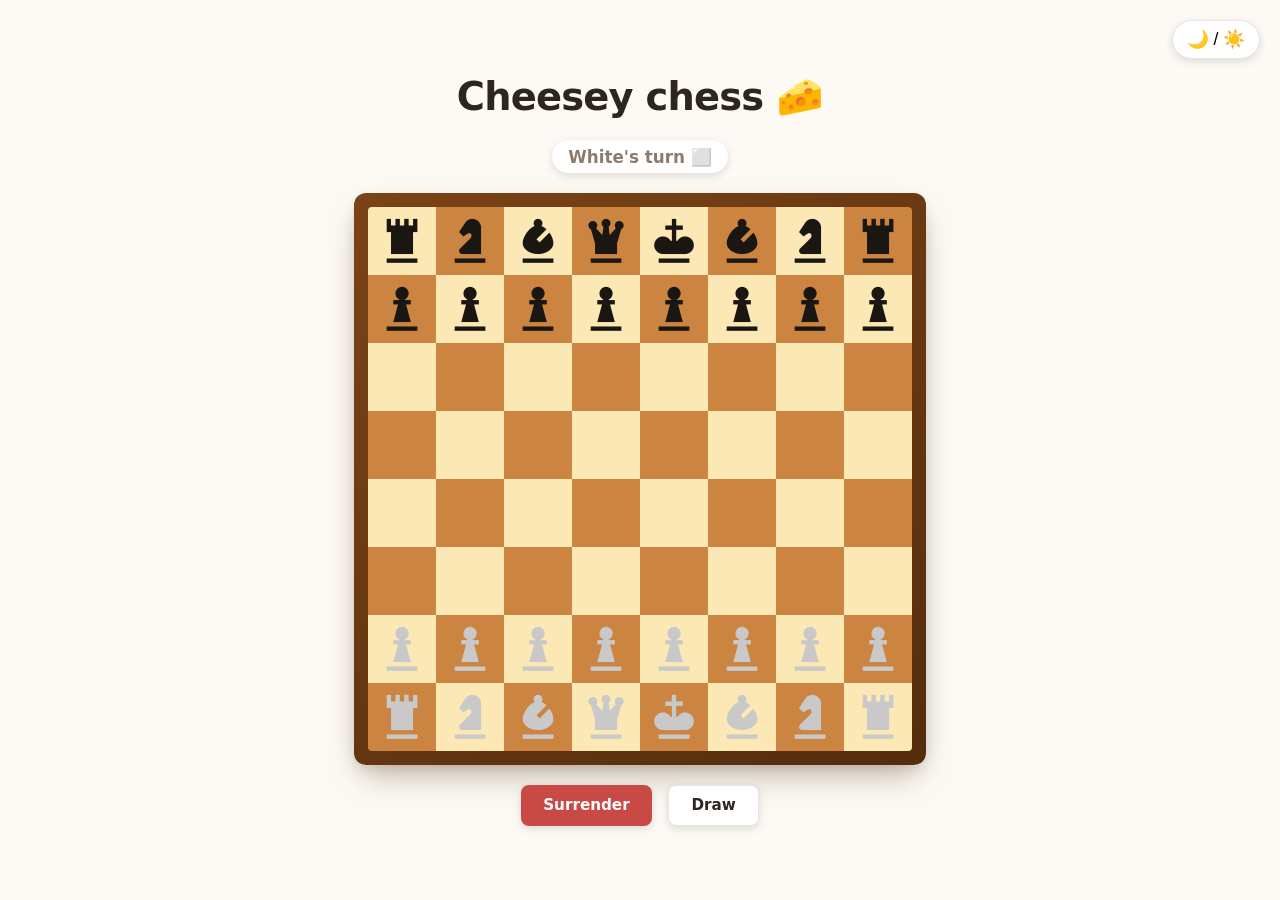
==== index.html @ 7da86d3b "chore: rename html file to index" ====
<!DOCTYPE html>
<html lang="en">
  <head>
    <meta charset="UTF-8"/>
    <meta name="viewport" content="width=device-width, initial-scale=1.0">
    <title>Cheesey chess 🧀</title>
    <link rel="stylesheet" href="style.css">
    <script src="main.js"></script>
  </head>
  <body>
      <button id="theme-toggle" onclick="toggleTheme()">🌙 / ☀️</button>
    <div id="game-container">
      <h1 id="title">Cheesey chess 🧀</h1>

      <h1 id="turnIndicator">White's turn ⬜</h1>

      <div id="board-wrapper">
          <table id="board"></table>
      </div>

      <div id="controls">
          <button id="surrender" onclick="surrender()">Surrender</button>
          <button id="draw" onclick="proposeDraw()">Draw</button>
      </div>
    </div>
  </body>
</html>
---- style.css ----
/* AI MADE */
@font-face {
  font-family: "nerd-font";
  src: url("fonts/SymbolsNerdFontMono-Regular.ttf");
}

:root {
  /* Board & Palette */
  --bg-color: #fdfaf6;
  --panel-bg: #ffffff;
  --text-primary: #2d261e;
  --text-muted: #8c7b6c;

  /* Cheese / Warm Wood Theme */
  --square-light: #fbe8b5;
  --square-dark: #cc8441;
  --board-border: #7b4317;
  --board-bezel: #542d0c;

  /* Piece & Accent Colors */
  --accent-gold: #e59934;
  --accent-gold-hover: #cf8422;
  --accent-danger: #c94a44;
  --accent-danger-hover: #b03a35;
  --highlight-selection: #f9d423;

  /* Depth */
  --shadow-board: 0 16px 36px -8px rgba(84, 45, 12, 0.35),
                  0 6px 16px -4px rgba(0, 0, 0, 0.15);
  --shadow-button: 0 3px 8px rgba(0, 0, 0, 0.12);
}

/* Dark mode palette */
body.dark-theme {
  --bg-color: #171513;
  --panel-bg: #231f1c;
  --text-primary: #f5ebe0;
  --text-muted: #b09f8e;

  --square-light: #d6b27d;
  --square-dark: #634329;
  --board-border: #382414;
  --board-bezel: #24160a;

  --shadow-board: 0 20px 40px -10px rgba(0, 0, 0, 0.7);
}

* {
  box-sizing: border-box;
  margin: 0;
  padding: 0;
  user-select: none;
  -webkit-user-select: none;
}

body {
  background-color: var(--bg-color);
  color: var(--text-primary);
  font-family: system-ui, -apple-system, BlinkMacSystemFont, "Segoe UI", Roboto, sans-serif;
  min-height: 100vh;
  display: flex;
  flex-direction: column;
  align-items: center;
  justify-content: center;
  padding: 1.5rem;
  transition: background-color 0.3s ease, color 0.3s ease;
}

/* Theme Switcher Button */
#theme-toggle {
  position: fixed;
  top: 1.25rem;
  right: 1.25rem;
  background: var(--panel-bg);
  border: 1px solid rgba(0, 0, 0, 0.1);
  box-shadow: var(--shadow-button);
  padding: 0.5rem 0.85rem;
  border-radius: 9999px;
  cursor: pointer;
  font-size: 1.1rem;
  transition: transform 0.15s ease, background-color 0.3s ease;
}

#theme-toggle:hover {
  transform: scale(1.08);
}

#theme-toggle:active {
  transform: scale(0.95);
}

/* Container */
#game-container {
  display: flex;
  flex-direction: column;
  align-items: center;
  gap: 1.25rem;
}

#title {
  font-size: clamp(1.8rem, 4vw, 2.4rem);
  font-weight: 800;
  letter-spacing: -0.02em;
  color: var(--text-primary);
}

#turnIndicator {
  font-size: 1.05rem;
  font-weight: 600;
  color: var(--text-muted);
  background: var(--panel-bg);
  padding: 0.4rem 1rem;
  border-radius: 20px;
  box-shadow: var(--shadow-button);
}

/* Board Outer Framing */
#board-wrapper {
  padding: 14px;
  background: linear-gradient(145deg, var(--board-border), var(--board-bezel));
  border-radius: 12px;
  box-shadow: var(--shadow-board);
  display: inline-block;
}

/* Chess Grid */
#board {
  border-collapse: collapse;
  border-spacing: 0;
  table-layout: fixed;
  border-radius: 4px;
  overflow: hidden;
}

/* Individual Squares */
td {
  font-family: "nerd-font", monospace;
  font-size: clamp(1.75rem, 4.5vw, 2.75rem);
  color: #1a1612;
  width: clamp(42px, 8vw, 68px);
  height: clamp(42px, 8vw, 68px);
  text-align: center;
  vertical-align: middle;
  cursor: pointer;
  transition: background-color 0.15s ease, transform 0.08s ease;
  line-height: 1;
}

td.whitePiece {
    color: #c9c9c9;
}

/* Light & Dark Squares */
.whiteSquare {
  background-color: var(--square-light);
}

.blackSquare {
  background-color: var(--square-dark);
}

/* Cell Hover & States */
td:hover {
  filter: brightness(1.06);
}

td:active {
  filter: brightness(0.95);
}

/* Active & Selection State */
td.selected {
  background-color: var(--highlight-selection) !important;
  color: red !important;
  box-shadow: inset 0 0 0 3px rgba(0, 0, 0, 0.45);
}

/* Game Action Controls */
#controls {
  display: flex;
  gap: 1rem;
  width: 100%;
  justify-content: center;
}

#controls button {
  font-family: inherit;
  font-size: 0.95rem;
  font-weight: 700;
  padding: 0.65rem 1.4rem;
  border-radius: 8px;
  border: none;
  cursor: pointer;
  box-shadow: var(--shadow-button);
  transition: transform 0.15s ease, background-color 0.2s ease, box-shadow 0.15s ease;
}

#surrender {
  background-color: var(--accent-danger);
  color: #ffffff;
}

#surrender:hover {
  background-color: var(--accent-danger-hover);
  transform: translateY(-2px);
}

#draw {
  background-color: var(--panel-bg);
  color: var(--text-primary);
  border: 1px solid rgba(0, 0, 0, 0.1) !important;
}

#draw:hover {
  transform: translateY(-2px);
  background-color: var(--square-light);
}

#controls button:active {
  transform: translateY(0);
}
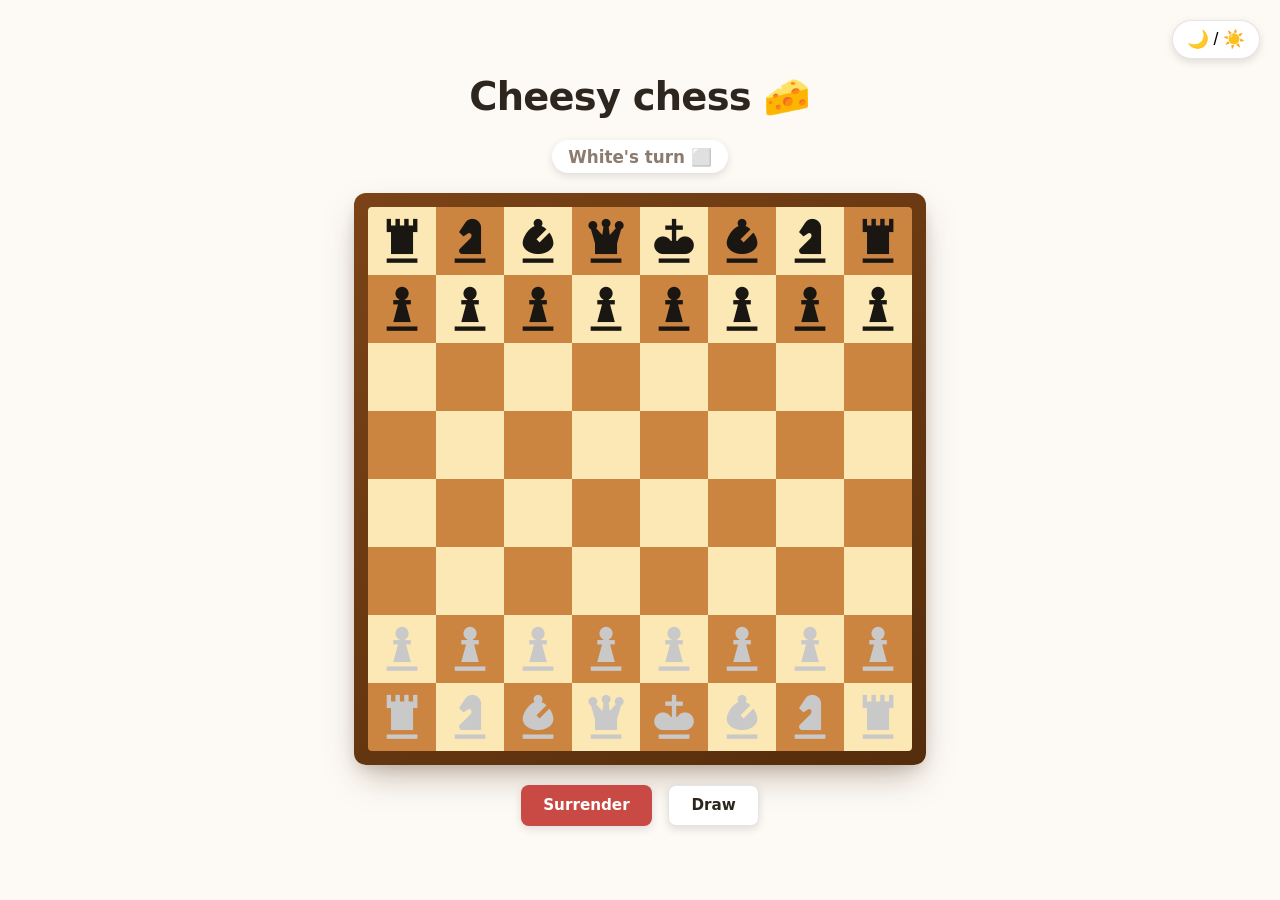
==== commit fdc8db48: "feat!: add code for check BREAKING CHANGE: chesck does not work" ====
--- a/index.html
+++ b/index.html
@@ -3,14 +3,14 @@
   <head>
     <meta charset="UTF-8"/>
     <meta name="viewport" content="width=device-width, initial-scale=1.0">
-    <title>Cheesey chess 🧀</title>
+    <title>Cheesy chess 🧀</title>
     <link rel="stylesheet" href="style.css">
     <script src="main.js"></script>
   </head>
   <body>
       <button id="theme-toggle" onclick="toggleTheme()">🌙 / ☀️</button>
     <div id="game-container">
-      <h1 id="title">Cheesey chess 🧀</h1>
+      <h1 id="title">Cheesy chess 🧀</h1>
 
       <h1 id="turnIndicator">White's turn ⬜</h1>
 
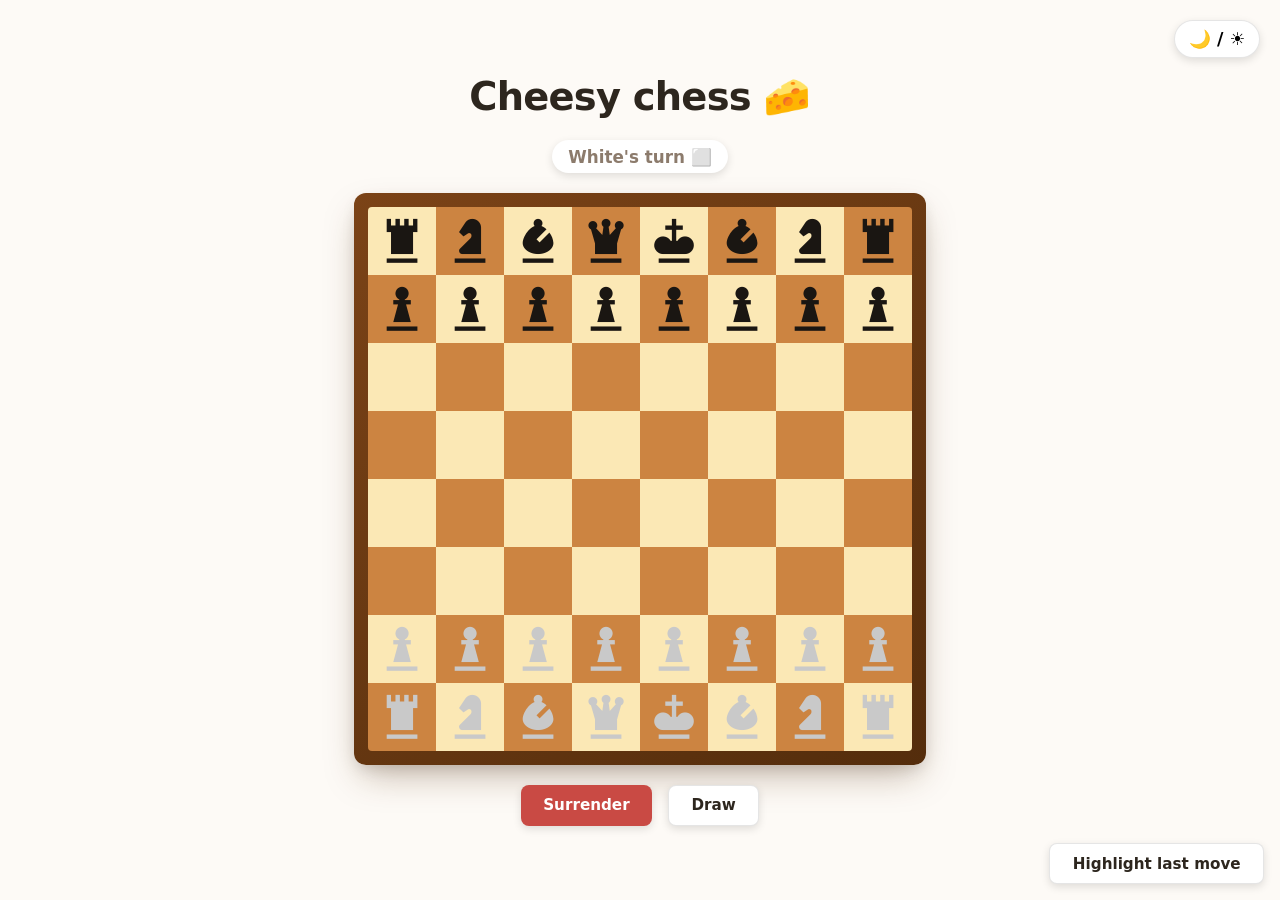
==== commit e50e1517: "feat: highlight last move" ====
--- a/index.html
+++ b/index.html
@@ -20,8 +20,11 @@
 
       <div id="controls">
           <button id="surrender" onclick="surrender()">Surrender</button>
-          <button id="draw" onclick="proposeDraw()">Draw</button>
+          <button class="normalButton" onclick="proposeDraw()">Draw</button>
       </div>
+      <button id="highlightButton" class="normalButton" onclick="highlightLastMove()">
+          Highlight last move
+      </button>
     </div>
   </body>
 </html>
--- a/style.css
+++ b/style.css
@@ -168,6 +168,10 @@
   filter: brightness(0.95);
 }
 
+table.grey td {
+    filter: brightness(0.70);
+}
+
 /* Active & Selection State */
 td.selected {
   background-color: var(--highlight-selection) !important;
@@ -183,7 +187,7 @@
   justify-content: center;
 }
 
-#controls button {
+button {
   font-family: inherit;
   font-size: 0.95rem;
   font-weight: 700;
@@ -205,13 +209,13 @@
   transform: translateY(-2px);
 }
 
-#draw {
+.normalButton {
   background-color: var(--panel-bg);
   color: var(--text-primary);
   border: 1px solid rgba(0, 0, 0, 0.1) !important;
 }
 
-#draw:hover {
+.normalButton:hover {
   transform: translateY(-2px);
   background-color: var(--square-light);
 }
@@ -219,3 +223,19 @@
 #controls button:active {
   transform: translateY(0);
 }
+
+#highlightButton {
+  position: absolute;
+  bottom: 1rem;
+  right: 1rem;
+}
+
+/* Highlight Class for Td Elements (different from selected) */
+td.highlight {
+  background-color: #a8d5ba !important;
+  box-shadow: inset 0 0 0 2px rgba(76, 175, 80, 0.6);
+}
+
+body.dark-theme .highlight {
+  background-color: #5c7a5c !important;
+}
